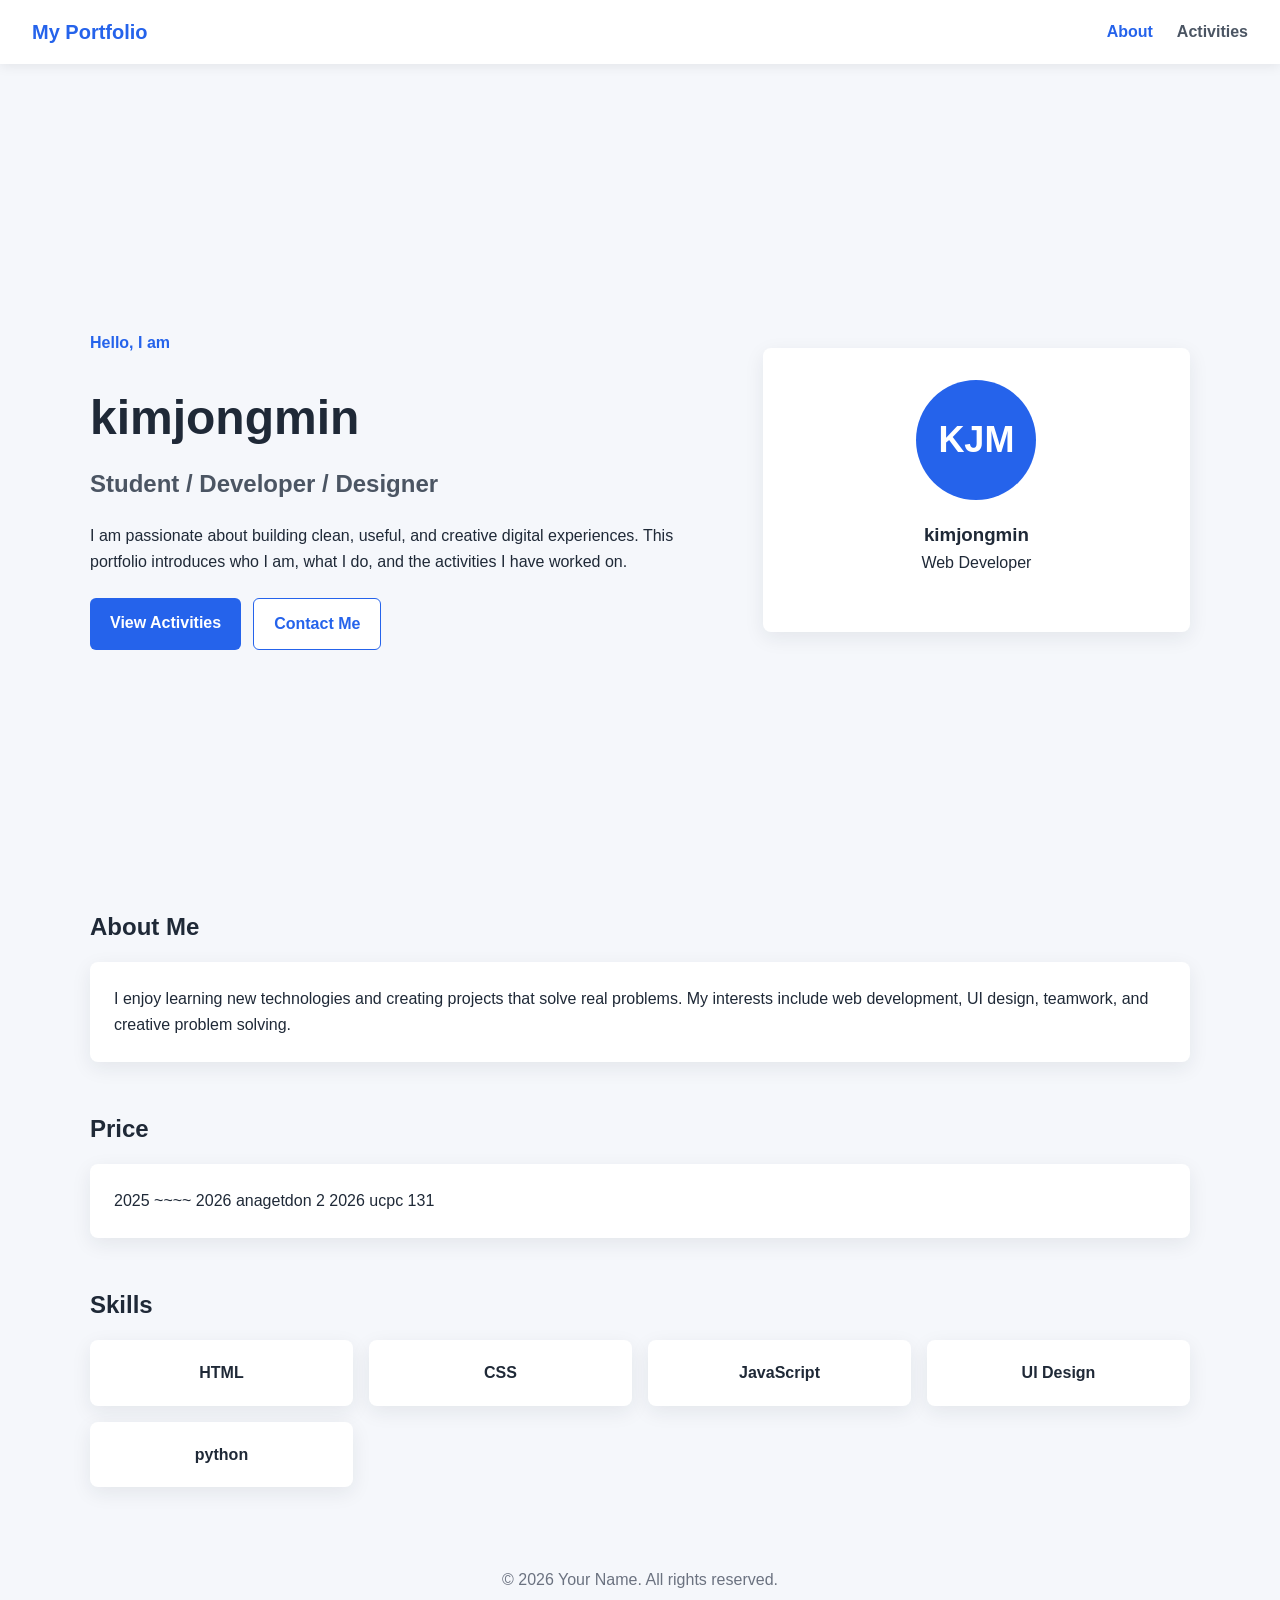
==== index.html @ ad9c839b "Update index.html" ====
<!DOCTYPE html>
<html lang="en">
<head>
  <meta charset="UTF-8" />
  <meta name="viewport" content="width=device-width, initial-scale=1.0" />
  <title>My Portfolio</title>
  <link rel="stylesheet" href="style.css" />
</head>
<body>
  <header class="app-bar">
    <div class="logo">My Portfolio</div>

    <nav id="nav-menu">
      <a href="index.html" class="active">About</a>
      <a href="activities.html">Activities</a>
    </nav>

    <button class="menu-btn" type="button" aria-label="Open navigation menu" onclick="toggleMenu()">☰</button>
  </header>

  <main class="container">
    <section class="hero">
      <div class="hero-text">
        <p class="eyebrow">Hello, I am</p>
        <h1>kimjongmin</h1>
        <h2>Student / Developer / Designer</h2>
        <p>
          I am passionate about building clean, useful, and creative digital experiences.
          This portfolio introduces who I am, what I do, and the activities I have worked on.
        </p>

        <div class="hero-actions">
          <a href="activities.html" class="btn primary">View Activities</a>
          <a href="mailto:your.email@example.com" class="btn secondary">Contact Me</a>
        </div>
      </div>

      <div class="profile-card">
        <div class="avatar">KJM</div>
        <h3>kimjongmin</h3>
        <p>Web Developer</p>
      </div>
    </section>

    <section class="section">
      <h2>About Me</h2>
      <div class="card">
        <p>
          I enjoy learning new technologies and creating projects that solve real problems.
          My interests include web development, UI design, teamwork, and creative problem solving.
        </p>
      </div>
    </section>
    <section class="section">
      <h2>Price</h2>
      <div class="card">
        <p>
          2025 ~~~~                                        
          2026 anagetdon 2                         
          2026 ucpc 131                              
        </p>
      </div>
    </section>

    
    <section class="section">
      <h2>Skills</h2>
      <div class="skill-grid">
        <div class="skill-card">HTML</div>
        <div class="skill-card">CSS</div>
        <div class="skill-card">JavaScript</div>
        <div class="skill-card">UI Design</div>
        <div class="skill-card">python</div>
      </div>
    </section>
  </main>

  <footer>
    <p>© 2026 Your Name. All rights reserved.</p>
  </footer>

  <script src="script.js"></script>
</body>
</html>
---- style.css ----
* {
  box-sizing: border-box;
  margin: 0;
  padding: 0;
}

body {
  font-family: Arial, sans-serif;
  background: #f5f7fb;
  color: #1f2937;
  line-height: 1.6;
}

.app-bar {
  position: sticky;
  top: 0;
  z-index: 10;
  height: 64px;
  padding: 0 32px;
  background: #ffffff;
  box-shadow: 0 2px 12px rgba(0, 0, 0, 0.08);
  display: flex;
  align-items: center;
  justify-content: space-between;
}

.logo {
  font-size: 20px;
  font-weight: 700;
  color: #2563eb;
}

nav {
  display: flex;
  gap: 24px;
}

nav a {
  text-decoration: none;
  color: #4b5563;
  font-weight: 600;
  transition: color 0.2s ease;
}

nav a:hover,
nav a.active {
  color: #2563eb;
}

.menu-btn {
  display: none;
  border: none;
  background: transparent;
  font-size: 28px;
  cursor: pointer;
}

.container {
  width: min(1100px, 92%);
  margin: 0 auto;
  padding: 56px 0;
}

.hero {
  display: grid;
  grid-template-columns: 1.5fr 1fr;
  gap: 32px;
  align-items: center;
  min-height: calc(100vh - 160px);
}

.eyebrow {
  color: #2563eb;
  font-weight: 700;
  margin-bottom: 8px;
}

.hero h1 {
  font-size: 48px;
  margin-bottom: 8px;
}

.hero h2 {
  color: #4b5563;
  margin-bottom: 20px;
}

.hero p {
  max-width: 620px;
  margin-bottom: 24px;
}

.hero-actions {
  display: flex;
  gap: 12px;
  flex-wrap: wrap;
}

.btn {
  display: inline-block;
  padding: 12px 20px;
  border-radius: 6px;
  text-decoration: none;
  font-weight: 700;
}

.btn.primary {
  background: #2563eb;
  color: #ffffff;
}

.btn.secondary {
  background: #ffffff;
  color: #2563eb;
  border: 1px solid #2563eb;
}

.profile-card,
.card,
.activity-card,
.skill-card {
  background: #ffffff;
  border-radius: 8px;
  box-shadow: 0 6px 20px rgba(31, 41, 55, 0.08);
}

.profile-card {
  padding: 32px;
  text-align: center;
}

.avatar {
  width: 120px;
  height: 120px;
  margin: 0 auto 20px;
  border-radius: 50%;
  background: #2563eb;
  color: #ffffff;
  display: grid;
  place-items: center;
  font-size: 36px;
  font-weight: 700;
}

.section {
  margin-top: 48px;
}

.section h2,
.page-title h1 {
  margin-bottom: 16px;
}

.card {
  padding: 24px;
}

.skill-grid {
  display: grid;
  grid-template-columns: repeat(4, 1fr);
  gap: 16px;
}

.skill-card {
  padding: 20px;
  text-align: center;
  font-weight: 700;
}

.page-title {
  margin-bottom: 32px;
}

.page-title h1 {
  font-size: 40px;
}

.activity-list {
  display: grid;
  gap: 20px;
}

.activity-card {
  padding: 24px;
  border-left: 5px solid #2563eb;
}

.activity-date {
  color: #2563eb;
  font-weight: 700;
  margin-bottom: 8px;
}

.activity-card h2 {
  margin-bottom: 8px;
}

.tag {
  display: inline-block;
  margin-top: 16px;
  padding: 6px 12px;
  border-radius: 999px;
  background: #dbeafe;
  color: #1d4ed8;
  font-size: 14px;
  font-weight: 700;
}

footer {
  text-align: center;
  padding: 24px;
  color: #6b7280;
}

@media (max-width: 768px) {
  .app-bar {
    padding: 0 20px;
  }

  nav {
    display: none;
    position: absolute;
    top: 64px;
    right: 20px;
    left: 20px;
    background: #ffffff;
    padding: 20px;
    border-radius: 8px;
    box-shadow: 0 8px 24px rgba(0, 0, 0, 0.12);
    flex-direction: column;
  }

  nav.show {
    display: flex;
  }

  .menu-btn {
    display: block;
  }

  .hero {
    grid-template-columns: 1fr;
    min-height: auto;
  }

  .hero h1 {
    font-size: 36px;
  }

  .skill-grid {
    grid-template-columns: repeat(2, 1fr);
  }
}

@media (max-width: 480px) {
  .skill-grid {
    grid-template-columns: 1fr;
  }

  .page-title h1 {
    font-size: 32px;
  }
}
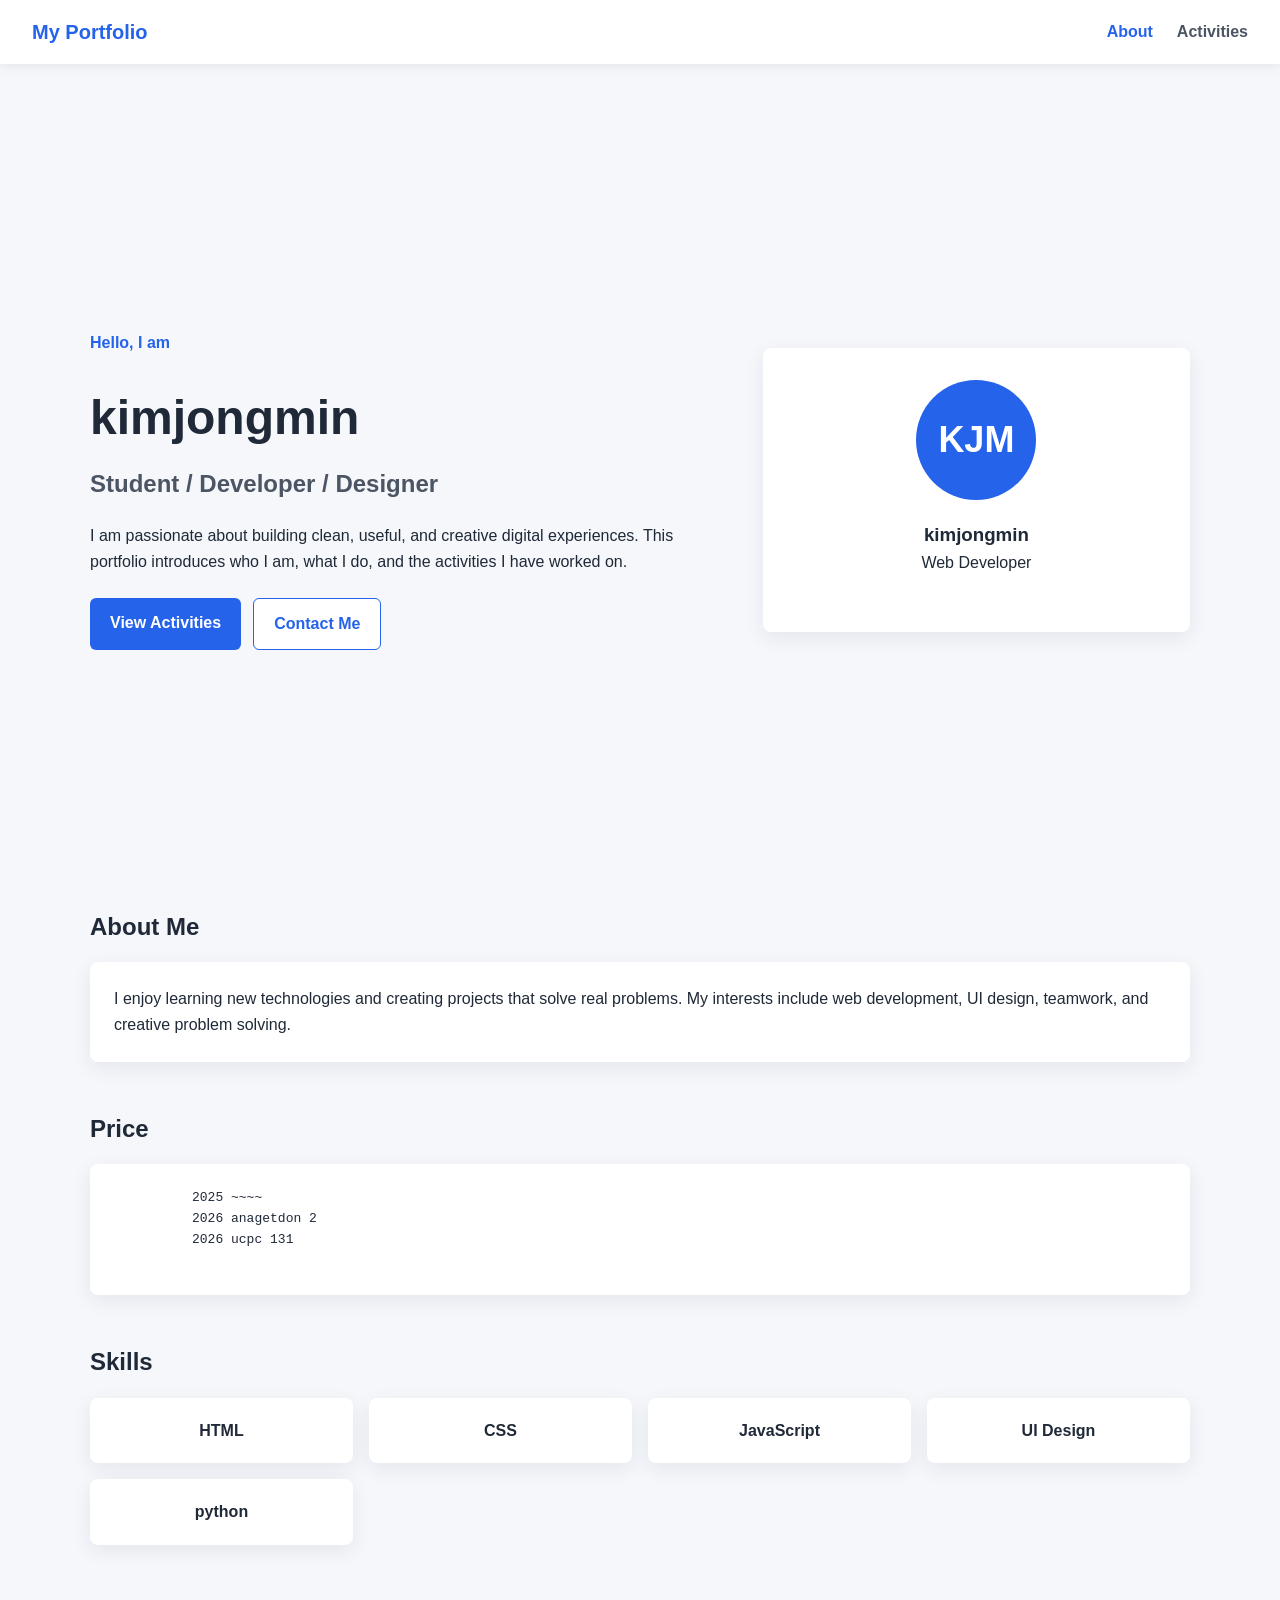
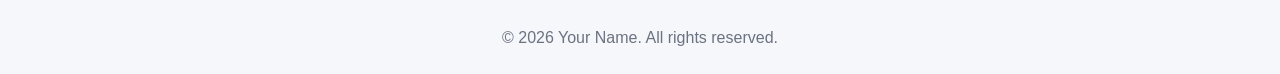
==== commit bfb62b3b: "Update index.html" ====
--- a/index.html
+++ b/index.html
@@ -54,11 +54,11 @@
     <section class="section">
       <h2>Price</h2>
       <div class="card">
-        <p>
+        <pre>
           2025 ~~~~                                        
           2026 anagetdon 2                         
           2026 ucpc 131                              
-        </p>
+        </pre>
       </div>
     </section>
 
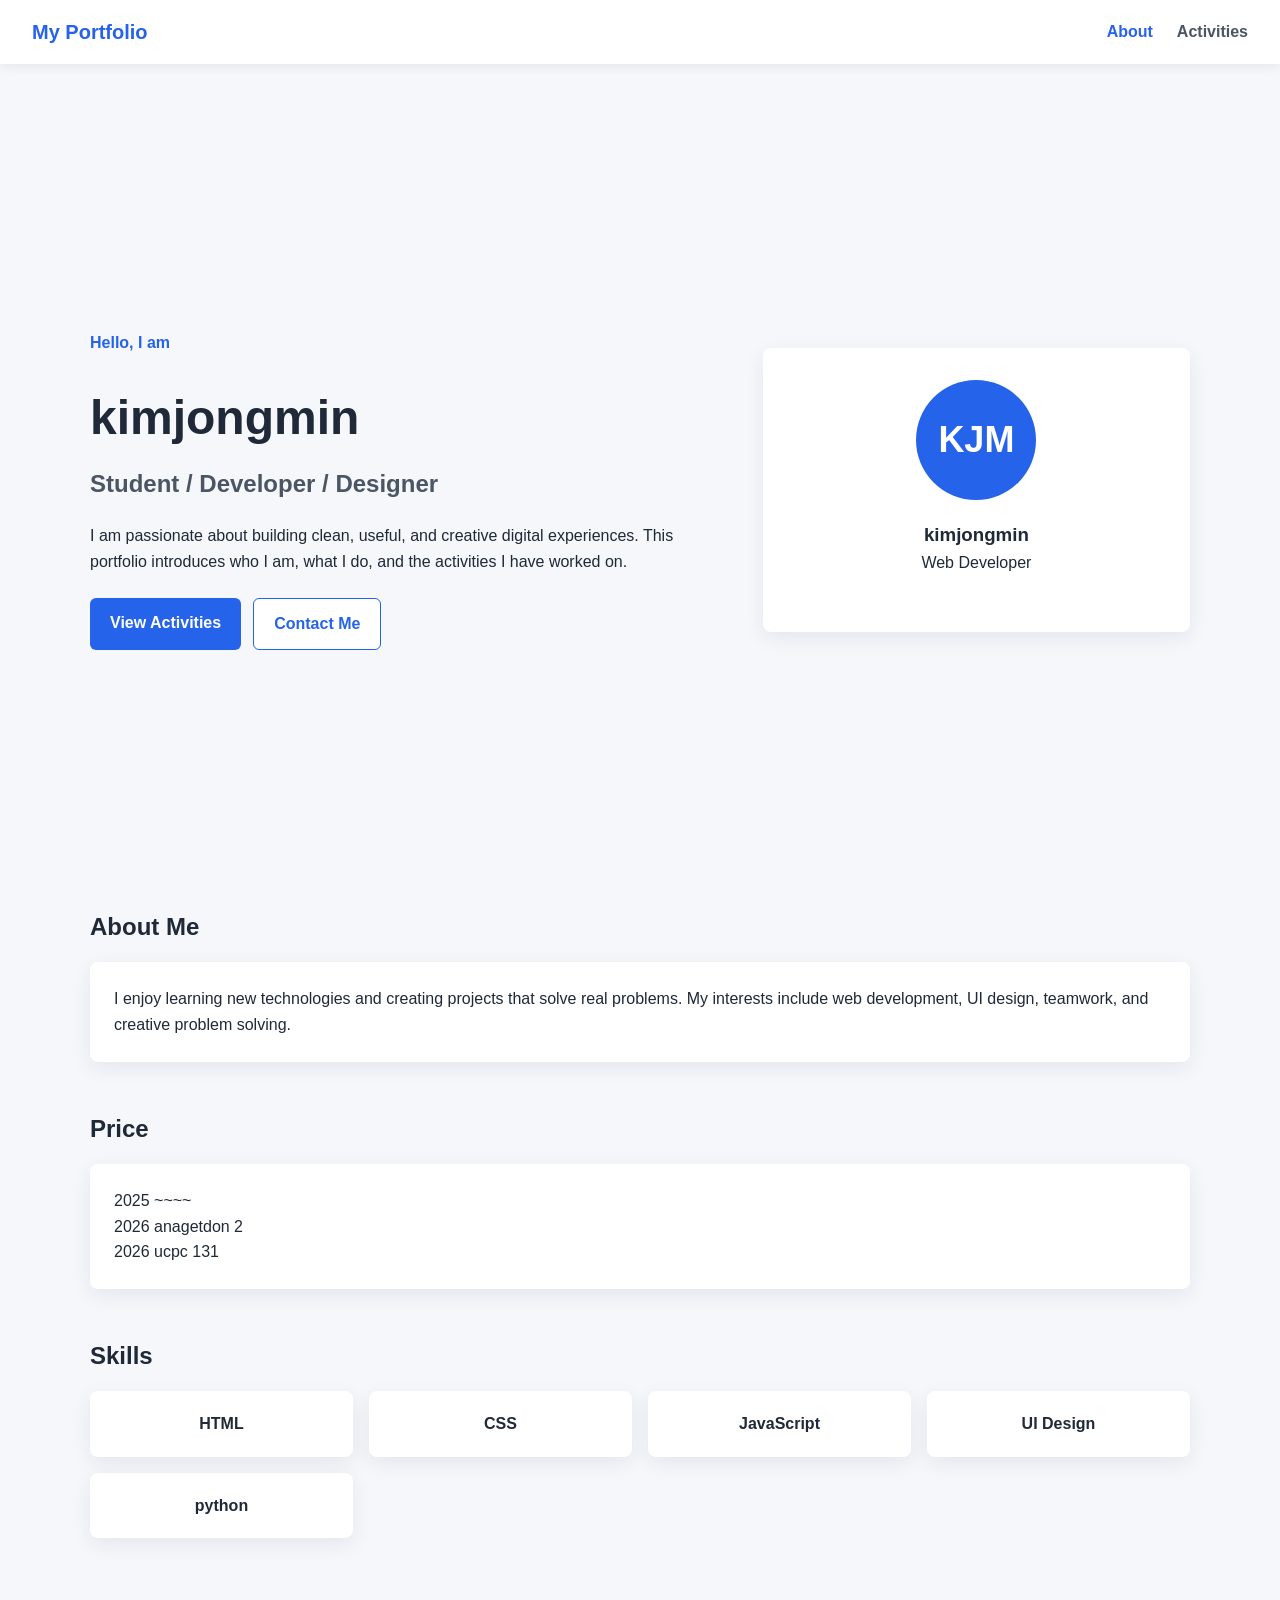
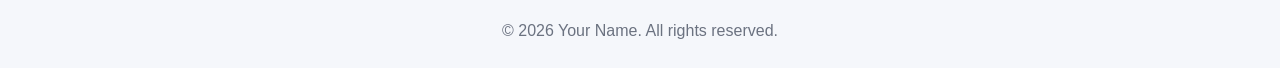
==== commit 89c8f0a2: "Update index.html" ====
--- a/index.html
+++ b/index.html
@@ -54,11 +54,11 @@
     <section class="section">
       <h2>Price</h2>
       <div class="card">
-        <pre>
-          2025 ~~~~                                        
-          2026 anagetdon 2                         
+        <p>
+          2025 ~~~~ <br>                                       
+          2026 anagetdon 2 <br>                        
           2026 ucpc 131                              
-        </pre>
+        </p>
       </div>
     </section>
 
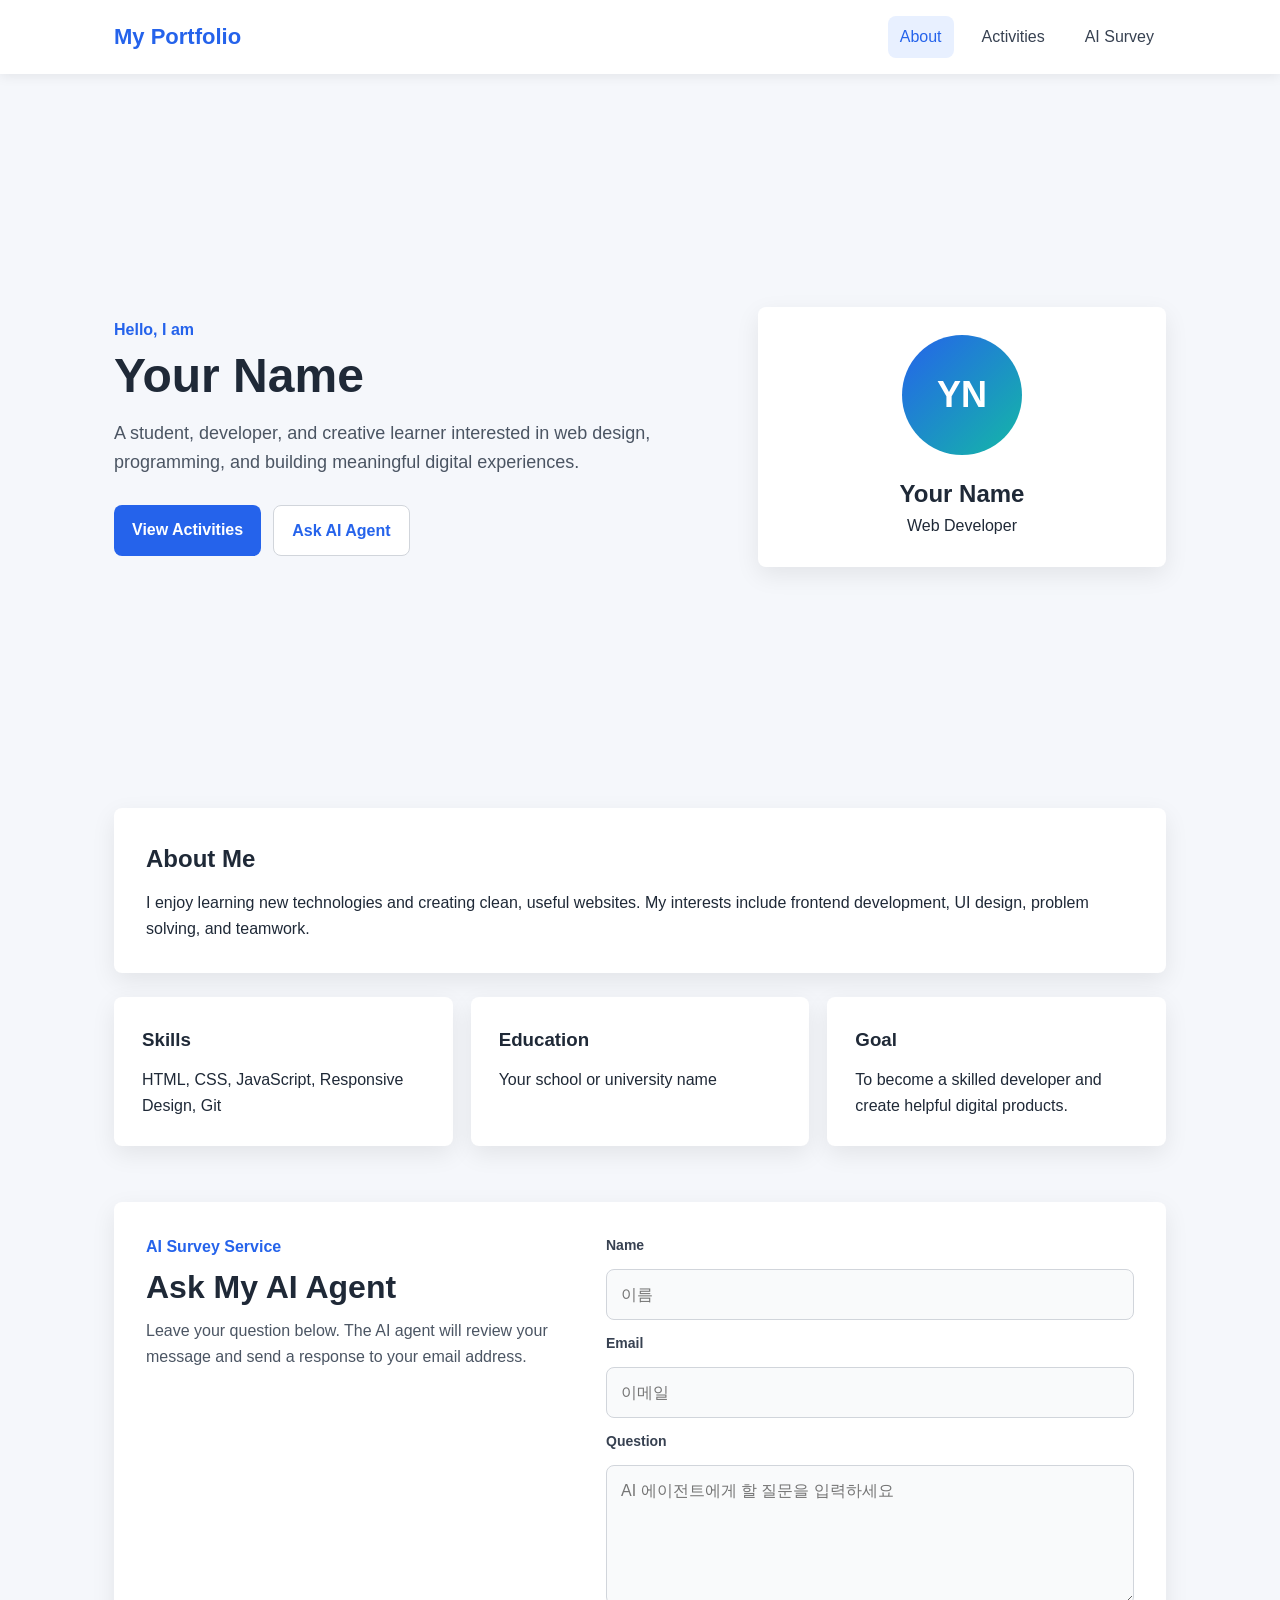
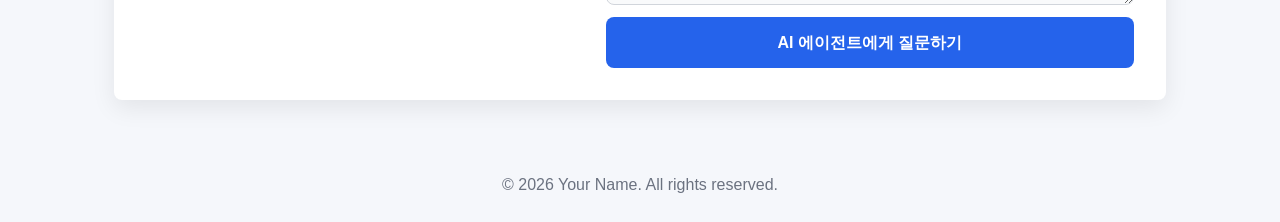
==== commit e78134ed: "Add files via upload" ====
--- a/index.html
+++ b/index.html
@@ -8,75 +8,96 @@
 </head>
 <body>
   <header class="app-bar">
-    <div class="logo">My Portfolio</div>
+    <nav class="nav">
+      <a href="index.html" class="logo">My Portfolio</a>
 
-    <nav id="nav-menu">
-      <a href="index.html" class="active">About</a>
-      <a href="activities.html">Activities</a>
+      <button class="menu-btn" id="menuBtn" aria-label="Open menu">&#9776;</button>
+
+      <div class="nav-links" id="navLinks">
+        <a href="index.html" class="active">About</a>
+        <a href="activities.html">Activities</a>
+        <a href="#ai-survey">AI Survey</a>
+      </div>
     </nav>
-
-    <button class="menu-btn" type="button" aria-label="Open navigation menu" onclick="toggleMenu()">☰</button>
   </header>
 
-  <main class="container">
+  <main>
     <section class="hero">
-      <div class="hero-text">
+      <div class="hero-content">
         <p class="eyebrow">Hello, I am</p>
-        <h1>kimjongmin</h1>
-        <h2>Student / Developer / Designer</h2>
-        <p>
-          I am passionate about building clean, useful, and creative digital experiences.
-          This portfolio introduces who I am, what I do, and the activities I have worked on.
+        <h1>Your Name</h1>
+        <p class="subtitle">
+          A student, developer, and creative learner interested in web design,
+          programming, and building meaningful digital experiences.
         </p>
 
         <div class="hero-actions">
           <a href="activities.html" class="btn primary">View Activities</a>
-          <a href="mailto:your.email@example.com" class="btn secondary">Contact Me</a>
+          <a href="#ai-survey" class="btn secondary">Ask AI Agent</a>
         </div>
       </div>
 
       <div class="profile-card">
-        <div class="avatar">KJM</div>
-        <h3>kimjongmin</h3>
+        <div class="avatar">YN</div>
+        <h2>Your Name</h2>
         <p>Web Developer</p>
       </div>
     </section>
 
     <section class="section">
       <h2>About Me</h2>
-      <div class="card">
-        <p>
-          I enjoy learning new technologies and creating projects that solve real problems.
-          My interests include web development, UI design, teamwork, and creative problem solving.
-        </p>
+      <p>
+        I enjoy learning new technologies and creating clean, useful websites.
+        My interests include frontend development, UI design, problem solving,
+        and teamwork.
+      </p>
+    </section>
+
+    <section class="grid-section">
+      <div class="info-card">
+        <h3>Skills</h3>
+        <p>HTML, CSS, JavaScript, Responsive Design, Git</p>
       </div>
-    </section>
-    <section class="section">
-      <h2>Price</h2>
-      <div class="card">
-        <p>
-          2025 ~~~~ <br>                                       
-          2026 anagetdon 2 <br>                        
-          2026 ucpc 131                              
-        </p>
+
+      <div class="info-card">
+        <h3>Education</h3>
+        <p>Your school or university name</p>
+      </div>
+
+      <div class="info-card">
+        <h3>Goal</h3>
+        <p>To become a skilled developer and create helpful digital products.</p>
       </div>
     </section>
 
-    
-    <section class="section">
-      <h2>Skills</h2>
-      <div class="skill-grid">
-        <div class="skill-card">HTML</div>
-        <div class="skill-card">CSS</div>
-        <div class="skill-card">JavaScript</div>
-        <div class="skill-card">UI Design</div>
-        <div class="skill-card">python</div>
+    <section class="ai-service-section" id="ai-survey">
+      <div class="ai-service-copy">
+        <p class="eyebrow">AI Survey Service</p>
+        <h2>Ask My AI Agent</h2>
+        <p>
+          Leave your question below. The AI agent will review your message and
+          send a response to your email address.
+        </p>
       </div>
+
+      <form class="contact-form" id="contactForm">
+        <label for="visitorName">Name</label>
+        <input type="text" id="visitorName" placeholder="&#51060;&#47492;" required>
+
+        <label for="visitorEmail">Email</label>
+        <input type="email" id="visitorEmail" placeholder="&#51060;&#47700;&#51068;" required>
+
+        <label for="visitorMessage">Question</label>
+        <textarea id="visitorMessage" placeholder="AI &#50640;&#51060;&#51204;&#53944;&#50640;&#44172; &#54624; &#51656;&#47928;&#51012; &#51077;&#47141;&#54616;&#49464;&#50836;" required></textarea>
+
+        <button type="submit">AI &#50640;&#51060;&#51204;&#53944;&#50640;&#44172; &#51656;&#47928;&#54616;&#44592;</button>
+        <div id="responseMessage" class="response-message" aria-live="polite"></div>
+      </form>
     </section>
   </main>
 
   <footer>
-    <p>© 2026 Your Name. All rights reserved.</p>
+    <p>&copy; 2026 Your Name. All rights reserved.</p>
   </footer>
 
   <script src="script.js"></script>
--- a/style.css
+++ b/style.css
@@ -5,60 +5,70 @@
 }
 
 body {
-  font-family: Arial, sans-serif;
+  font-family: Arial, Helvetica, sans-serif;
   background: #f5f7fb;
   color: #1f2937;
   line-height: 1.6;
 }
 
 .app-bar {
+  background: #ffffff;
+  box-shadow: 0 2px 12px rgba(0, 0, 0, 0.08);
   position: sticky;
   top: 0;
   z-index: 10;
-  height: 64px;
-  padding: 0 32px;
-  background: #ffffff;
-  box-shadow: 0 2px 12px rgba(0, 0, 0, 0.08);
+}
+
+.nav {
+  max-width: 1100px;
+  margin: 0 auto;
+  padding: 16px 24px;
   display: flex;
+  justify-content: space-between;
   align-items: center;
-  justify-content: space-between;
 }
 
 .logo {
-  font-size: 20px;
-  font-weight: 700;
-  color: #2563eb;
-}
-
-nav {
+  font-size: 22px;
+  font-weight: 700;
+  color: #2563eb;
+  text-decoration: none;
+}
+
+.nav-links {
   display: flex;
-  gap: 24px;
-}
-
-nav a {
+  gap: 16px;
+}
+
+.nav-links a {
+  color: #374151;
   text-decoration: none;
-  color: #4b5563;
-  font-weight: 600;
-  transition: color 0.2s ease;
-}
-
-nav a:hover,
-nav a.active {
+  padding: 8px 12px;
+  border-radius: 8px;
+  transition: 0.2s;
+}
+
+.nav-links a:hover,
+.nav-links a.active {
+  background: #e8f0ff;
   color: #2563eb;
 }
 
 .menu-btn {
   display: none;
   border: none;
-  background: transparent;
-  font-size: 28px;
+  background: #2563eb;
+  color: #ffffff;
+  font-size: 22px;
+  padding: 6px 12px;
+  border-radius: 8px;
   cursor: pointer;
 }
 
-.container {
-  width: min(1100px, 92%);
+main {
+  max-width: 1100px;
   margin: 0 auto;
-  padding: 56px 0;
+  padding: 48px 24px;
 }
 
 .hero {
@@ -66,7 +76,7 @@
   grid-template-columns: 1.5fr 1fr;
   gap: 32px;
   align-items: center;
-  min-height: calc(100vh - 160px);
+  min-height: 70vh;
 }
 
 .eyebrow {
@@ -75,22 +85,20 @@
   margin-bottom: 8px;
 }
 
-.hero h1 {
+h1 {
   font-size: 48px;
-  margin-bottom: 8px;
-}
-
-.hero h2 {
+  line-height: 1.1;
+  margin-bottom: 16px;
+}
+
+.subtitle {
+  font-size: 18px;
   color: #4b5563;
-  margin-bottom: 20px;
-}
-
-.hero p {
   max-width: 620px;
-  margin-bottom: 24px;
 }
 
 .hero-actions {
+  margin-top: 28px;
   display: flex;
   gap: 12px;
   flex-wrap: wrap;
@@ -98,10 +106,11 @@
 
 .btn {
   display: inline-block;
-  padding: 12px 20px;
-  border-radius: 6px;
+  padding: 12px 18px;
+  border-radius: 8px;
   text-decoration: none;
   font-weight: 700;
+  transition: 0.2s;
 }
 
 .btn.primary {
@@ -109,23 +118,32 @@
   color: #ffffff;
 }
 
+.btn.primary:hover {
+  background: #1d4ed8;
+}
+
 .btn.secondary {
   background: #ffffff;
   color: #2563eb;
-  border: 1px solid #2563eb;
+  border: 1px solid #d1d5db;
 }
 
 .profile-card,
-.card,
+.info-card,
 .activity-card,
-.skill-card {
-  background: #ffffff;
-  border-radius: 8px;
-  box-shadow: 0 6px 20px rgba(31, 41, 55, 0.08);
+.section {
+  background: #ffffff;
+  border-radius: 8px;
+  box-shadow: 0 8px 24px rgba(0, 0, 0, 0.08);
+}
+
+.profile-card,
+.info-card,
+.activity-card {
+  padding: 28px;
 }
 
 .profile-card {
-  padding: 32px;
   text-align: center;
 }
 
@@ -134,45 +152,120 @@
   height: 120px;
   margin: 0 auto 20px;
   border-radius: 50%;
+  background: linear-gradient(135deg, #2563eb, #14b8a6);
+  color: #ffffff;
+  display: grid;
+  place-items: center;
+  font-size: 36px;
+  font-weight: 700;
+}
+
+.section {
+  margin-top: 56px;
+  padding: 32px;
+}
+
+.section h2,
+.grid-section h3 {
+  margin-bottom: 12px;
+}
+
+.grid-section {
+  margin-top: 24px;
+  display: grid;
+  grid-template-columns: repeat(3, 1fr);
+  gap: 18px;
+}
+
+.ai-service-section {
+  margin-top: 56px;
+  display: grid;
+  grid-template-columns: 0.9fr 1.1fr;
+  gap: 28px;
+  align-items: start;
+  background: #ffffff;
+  border-radius: 8px;
+  padding: 32px;
+  box-shadow: 0 8px 24px rgba(0, 0, 0, 0.08);
+}
+
+.ai-service-copy h2 {
+  font-size: 32px;
+  line-height: 1.2;
+  margin-bottom: 12px;
+}
+
+.ai-service-copy p:last-child {
+  color: #4b5563;
+}
+
+.contact-form {
+  display: grid;
+  gap: 12px;
+}
+
+.contact-form label {
+  font-size: 14px;
+  font-weight: 700;
+  color: #374151;
+}
+
+.contact-form input,
+.contact-form textarea {
+  width: 100%;
+  border: 1px solid #d1d5db;
+  border-radius: 8px;
+  padding: 12px 14px;
+  font: inherit;
+  color: #1f2937;
+  background: #f9fafb;
+  transition: border-color 0.2s, box-shadow 0.2s, background 0.2s;
+}
+
+.contact-form textarea {
+  min-height: 140px;
+  resize: vertical;
+}
+
+.contact-form input:focus,
+.contact-form textarea:focus {
+  outline: none;
+  border-color: #2563eb;
+  background: #ffffff;
+  box-shadow: 0 0 0 4px rgba(37, 99, 235, 0.12);
+}
+
+.contact-form button {
+  border: none;
+  border-radius: 8px;
+  padding: 13px 18px;
   background: #2563eb;
   color: #ffffff;
-  display: grid;
-  place-items: center;
-  font-size: 36px;
-  font-weight: 700;
-}
-
-.section {
-  margin-top: 48px;
-}
-
-.section h2,
-.page-title h1 {
-  margin-bottom: 16px;
-}
-
-.card {
-  padding: 24px;
-}
-
-.skill-grid {
-  display: grid;
-  grid-template-columns: repeat(4, 1fr);
-  gap: 16px;
-}
-
-.skill-card {
-  padding: 20px;
+  font: inherit;
+  font-weight: 700;
+  cursor: pointer;
+  transition: background 0.2s, transform 0.2s;
+}
+
+.contact-form button:hover {
+  background: #1d4ed8;
+  transform: translateY(-1px);
+}
+
+.response-message {
+  display: none;
+  margin-top: 4px;
+  font-weight: 700;
+}
+
+.page-header {
   text-align: center;
-  font-weight: 700;
-}
-
-.page-title {
-  margin-bottom: 32px;
-}
-
-.page-title h1 {
-  font-size: 40px;
+  margin-bottom: 36px;
+}
+
+.page-header p {
+  color: #4b5563;
+  font-size: 18px;
 }
 
 .activity-list {
@@ -181,29 +274,31 @@
 }
 
 .activity-card {
-  padding: 24px;
-  border-left: 5px solid #2563eb;
-}
-
-.activity-date {
-  color: #2563eb;
-  font-weight: 700;
-  margin-bottom: 8px;
+  transition: 0.2s;
+}
+
+.activity-card:hover {
+  transform: translateY(-4px);
 }
 
 .activity-card h2 {
-  margin-bottom: 8px;
-}
-
-.tag {
+  margin: 12px 0 8px;
+}
+
+.chip {
   display: inline-block;
-  margin-top: 16px;
-  padding: 6px 12px;
+  background: #e8f0ff;
+  color: #2563eb;
+  padding: 6px 10px;
   border-radius: 999px;
-  background: #dbeafe;
-  color: #1d4ed8;
   font-size: 14px;
   font-weight: 700;
+}
+
+.date {
+  margin-top: 12px;
+  color: #6b7280;
+  font-size: 14px;
 }
 
 footer {
@@ -213,29 +308,25 @@
 }
 
 @media (max-width: 768px) {
-  .app-bar {
-    padding: 0 20px;
-  }
-
-  nav {
+  .menu-btn {
+    display: block;
+  }
+
+  .nav-links {
     display: none;
     position: absolute;
-    top: 64px;
-    right: 20px;
-    left: 20px;
+    top: 68px;
+    right: 24px;
+    left: 24px;
     background: #ffffff;
-    padding: 20px;
+    padding: 16px;
     border-radius: 8px;
     box-shadow: 0 8px 24px rgba(0, 0, 0, 0.12);
     flex-direction: column;
   }
 
-  nav.show {
+  .nav-links.show {
     display: flex;
-  }
-
-  .menu-btn {
-    display: block;
   }
 
   .hero {
@@ -243,21 +334,16 @@
     min-height: auto;
   }
 
-  .hero h1 {
+  h1 {
     font-size: 36px;
   }
 
-  .skill-grid {
-    grid-template-columns: repeat(2, 1fr);
-  }
-}
-
-@media (max-width: 480px) {
-  .skill-grid {
+  .grid-section {
     grid-template-columns: 1fr;
   }
 
-  .page-title h1 {
-    font-size: 32px;
-  }
-}
+  .ai-service-section {
+    grid-template-columns: 1fr;
+    padding: 24px;
+  }
+}
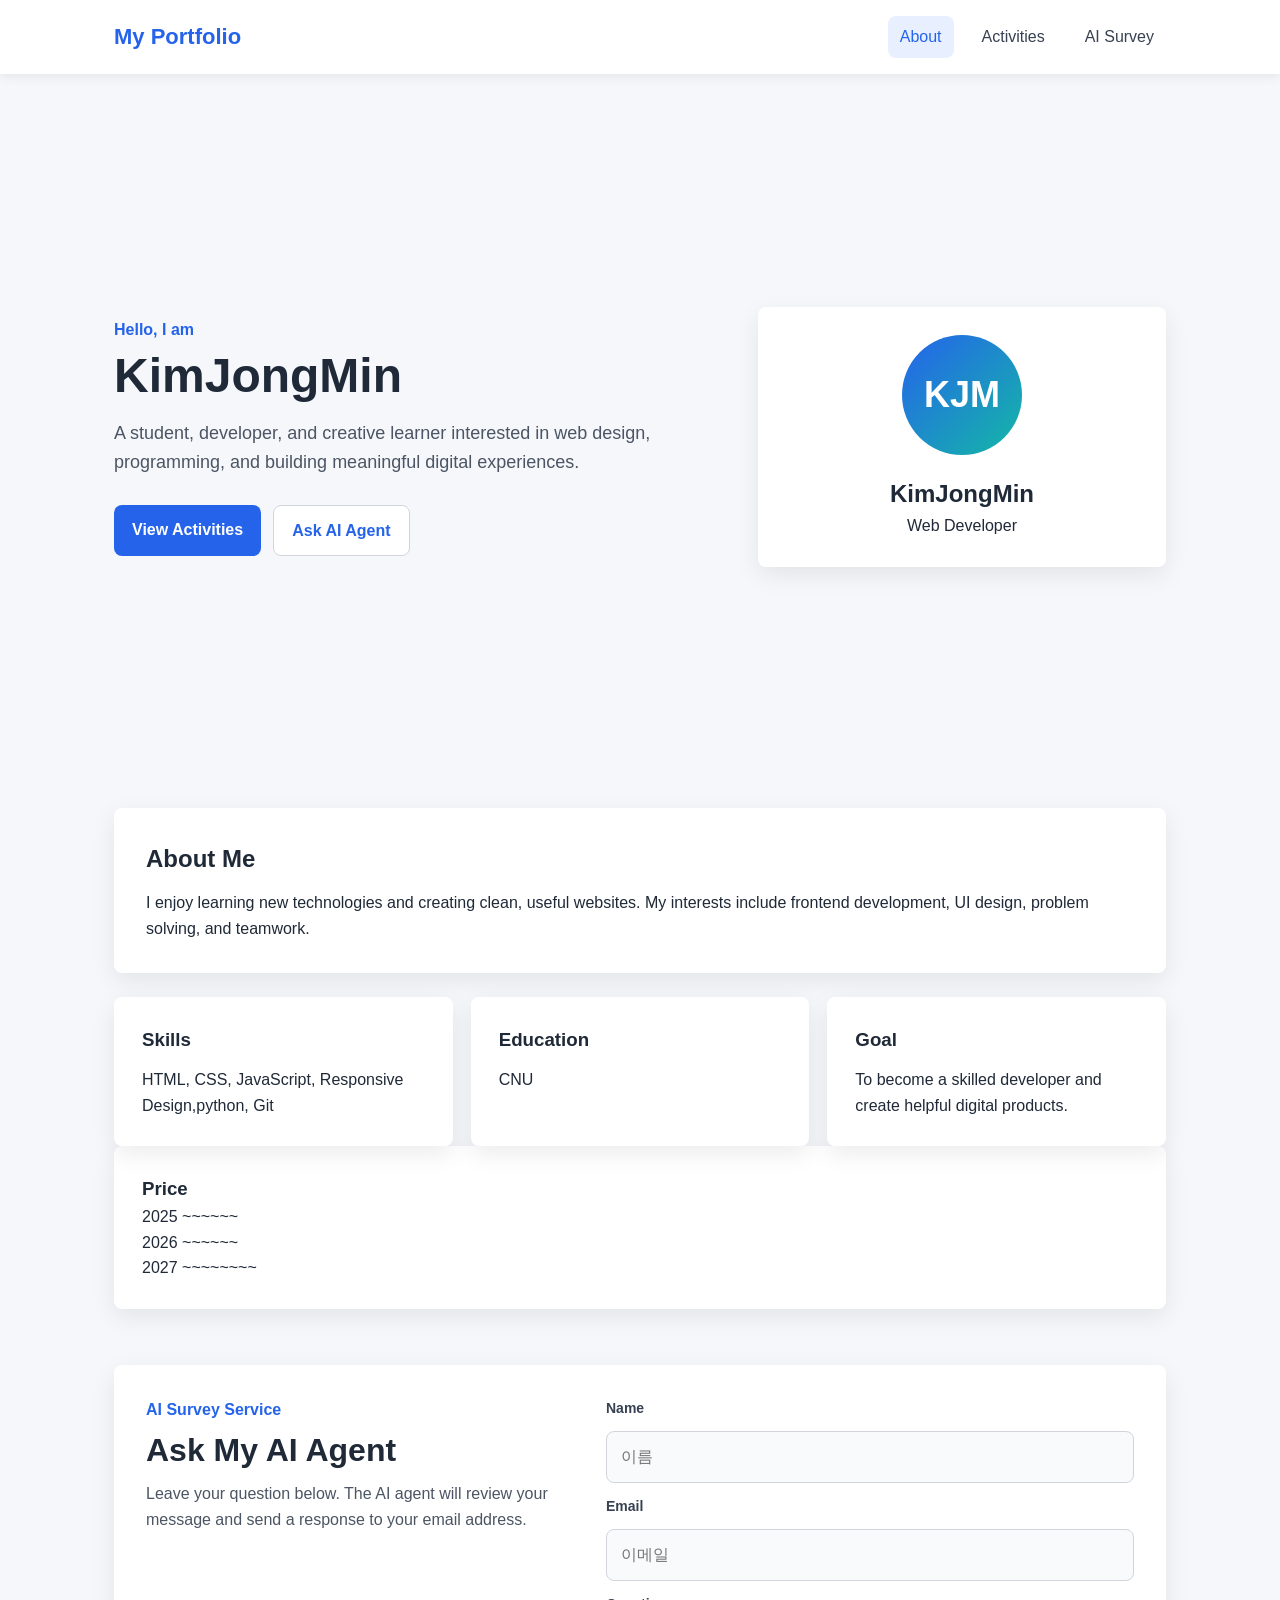
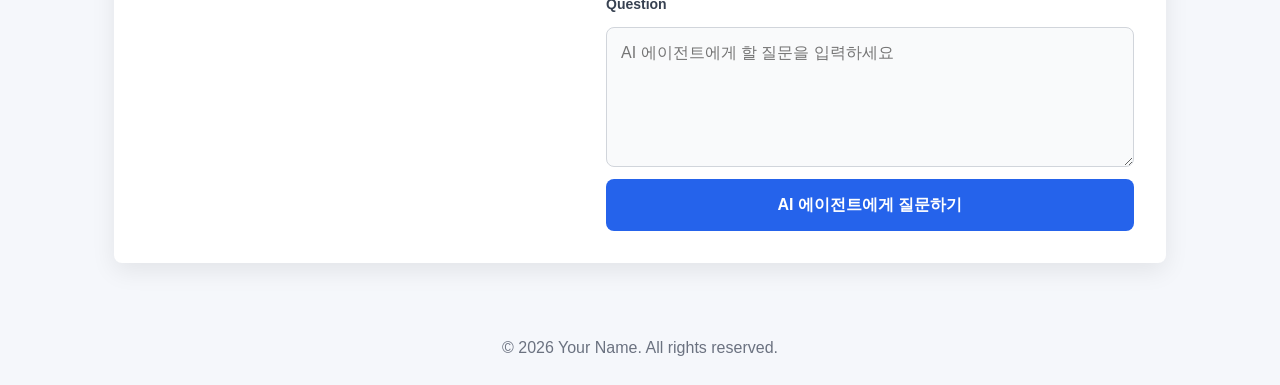
==== commit 8a4c12a9: "Update index.html" ====
--- a/index.html
+++ b/index.html
@@ -25,7 +25,7 @@
     <section class="hero">
       <div class="hero-content">
         <p class="eyebrow">Hello, I am</p>
-        <h1>Your Name</h1>
+        <h1>KimJongMin</h1>
         <p class="subtitle">
           A student, developer, and creative learner interested in web design,
           programming, and building meaningful digital experiences.
@@ -38,8 +38,8 @@
       </div>
 
       <div class="profile-card">
-        <div class="avatar">YN</div>
-        <h2>Your Name</h2>
+        <div class="avatar">KJM</div>
+        <h2>KimJongMin</h2>
         <p>Web Developer</p>
       </div>
     </section>
@@ -56,17 +56,23 @@
     <section class="grid-section">
       <div class="info-card">
         <h3>Skills</h3>
-        <p>HTML, CSS, JavaScript, Responsive Design, Git</p>
+        <p>HTML, CSS, JavaScript, Responsive Design,python, Git</p>
       </div>
 
       <div class="info-card">
         <h3>Education</h3>
-        <p>Your school or university name</p>
+        <p>CNU</p>
       </div>
 
       <div class="info-card">
         <h3>Goal</h3>
         <p>To become a skilled developer and create helpful digital products.</p>
+      </div>
+    </section>
+
+      <div class="info-card">
+        <h3>Price</h3>
+        <p>2025 ~~~~~~ <br>2026 ~~~~~~<br>2027 ~~~~~~~~</p>
       </div>
     </section>
 
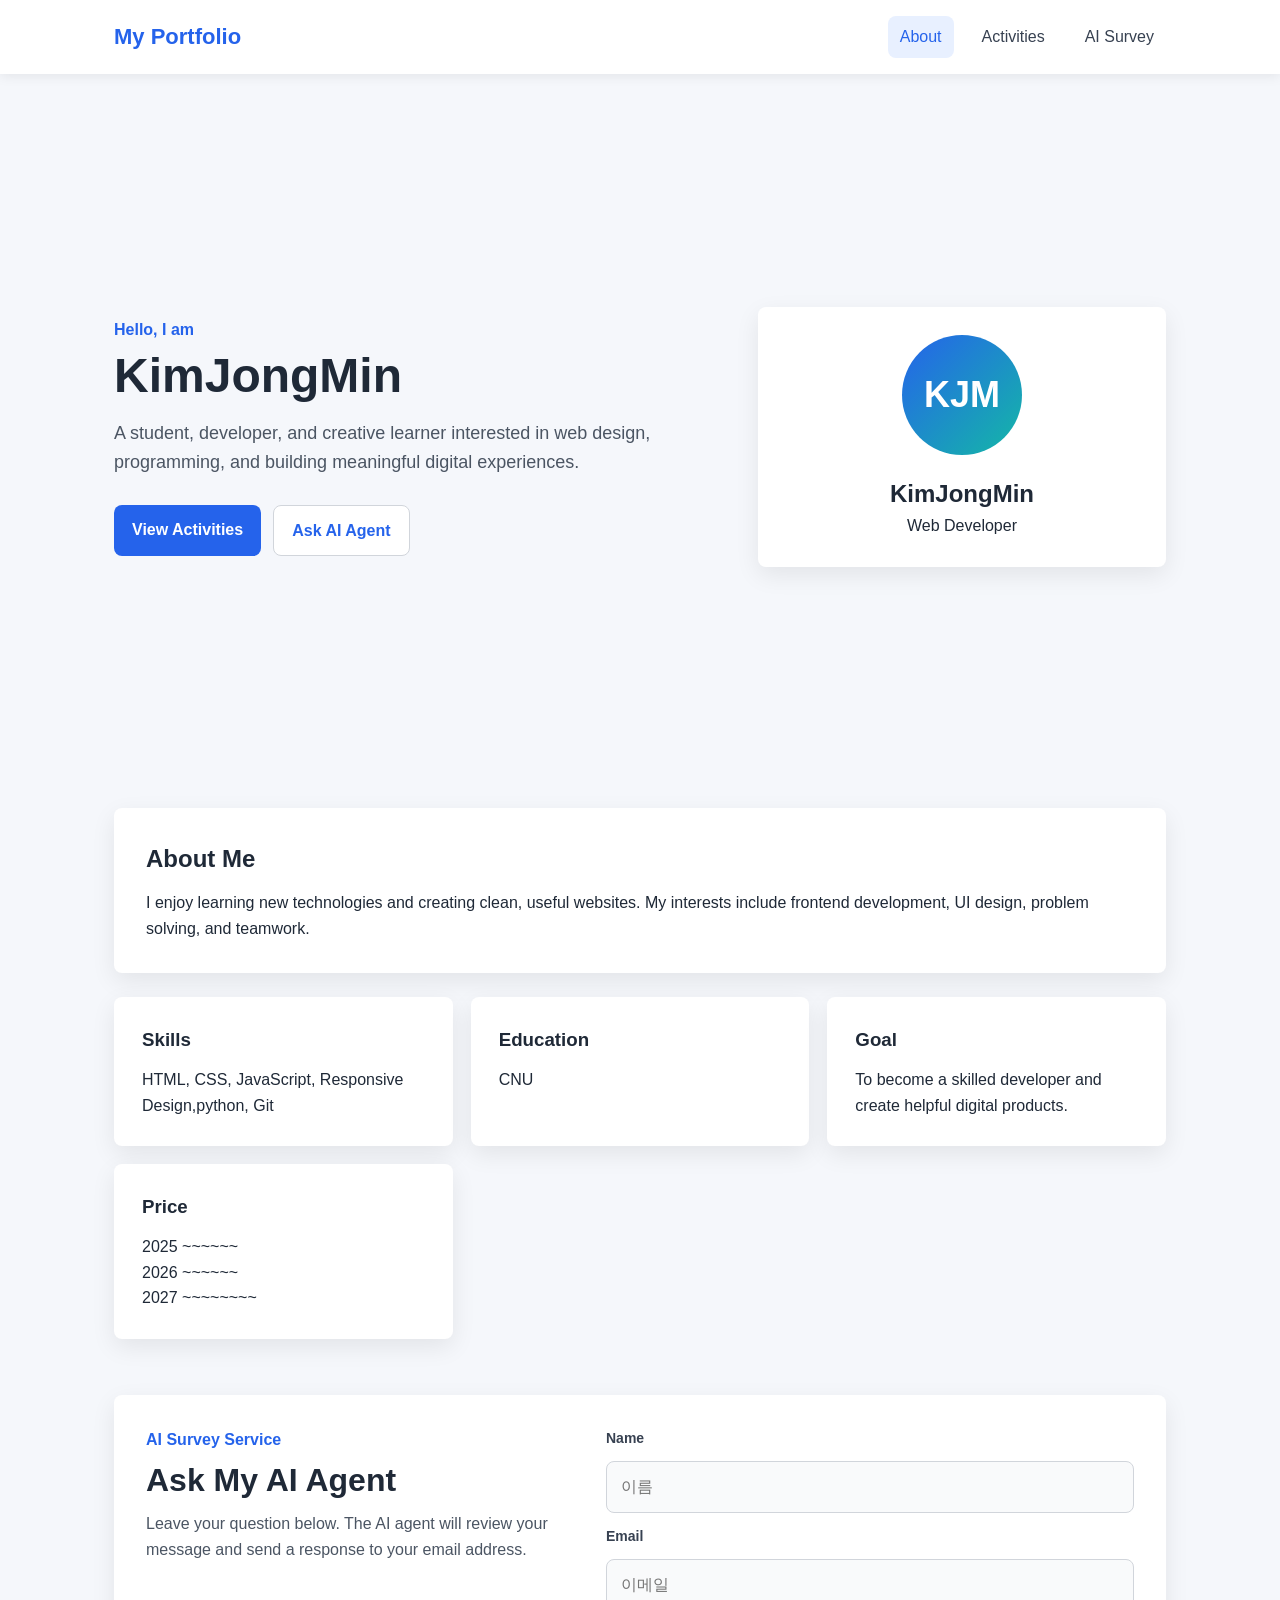
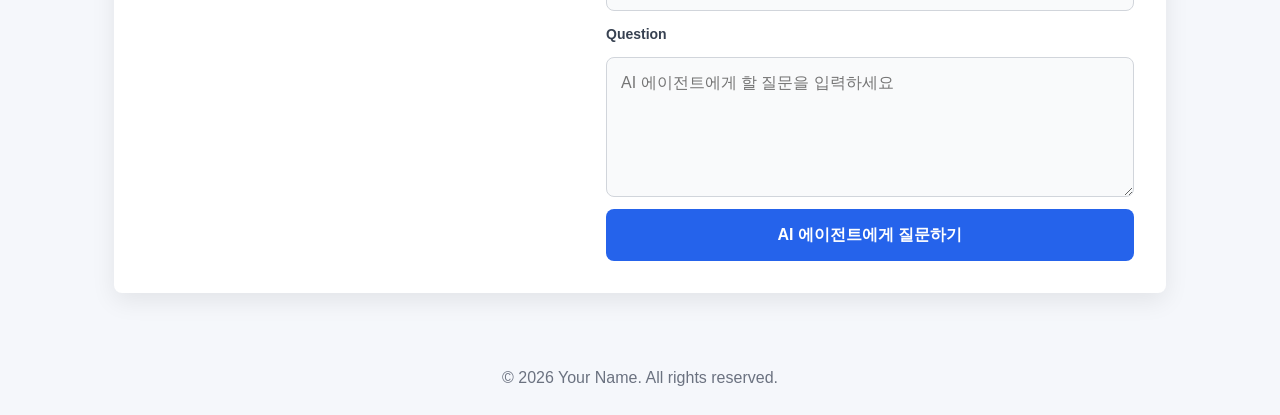
==== commit 230d4edc: "Update index.html" ====
--- a/index.html
+++ b/index.html
@@ -68,7 +68,6 @@
         <h3>Goal</h3>
         <p>To become a skilled developer and create helpful digital products.</p>
       </div>
-    </section>
 
       <div class="info-card">
         <h3>Price</h3>
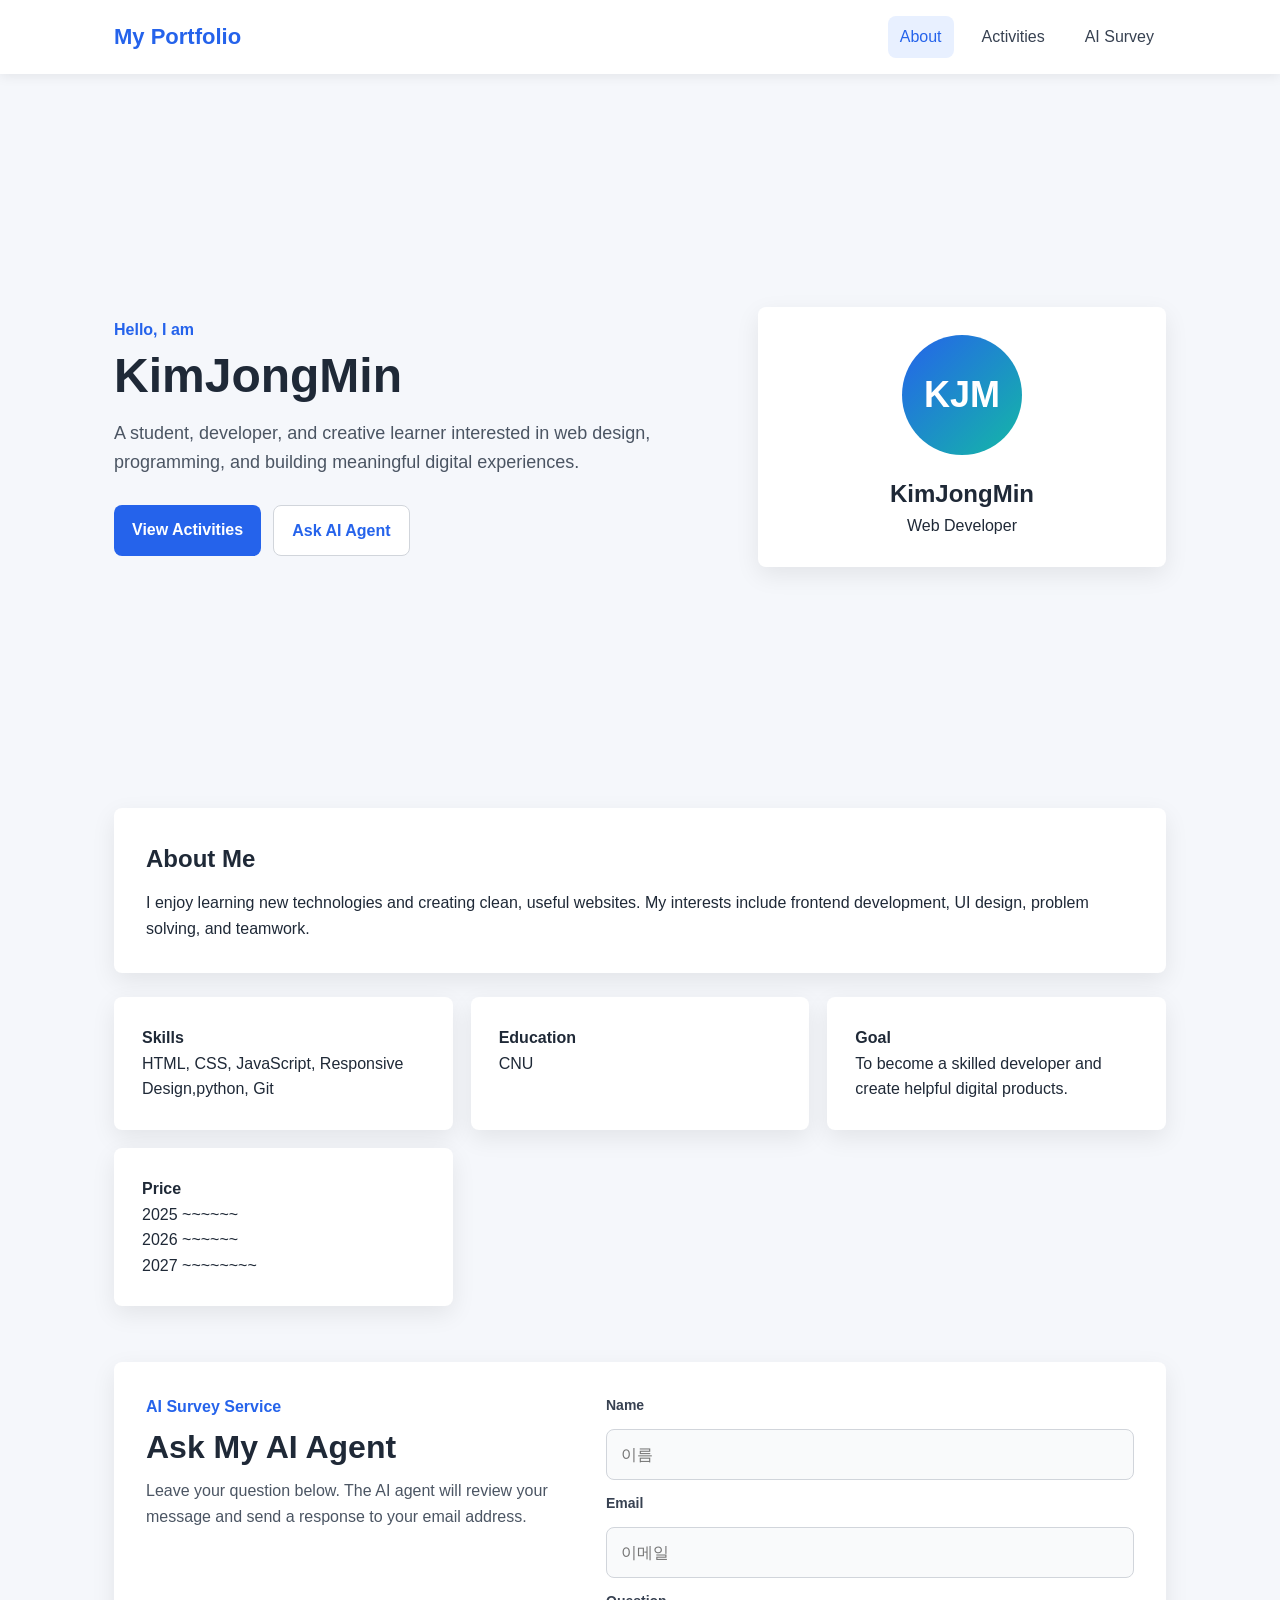
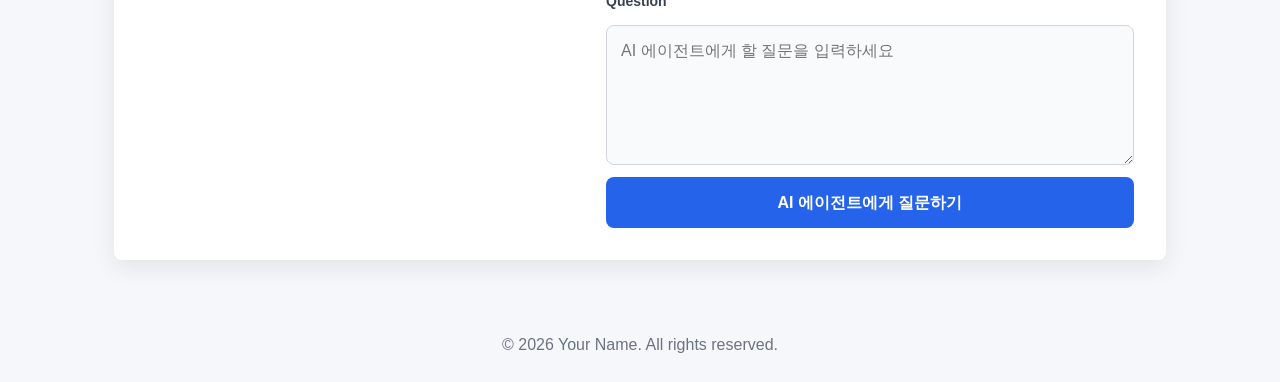
==== commit daa6f4e5: "Update index.html" ====
--- a/index.html
+++ b/index.html
@@ -55,22 +55,22 @@
 
     <section class="grid-section">
       <div class="info-card">
-        <h3>Skills</h3>
+        <h4>Skills</h4>
         <p>HTML, CSS, JavaScript, Responsive Design,python, Git</p>
       </div>
 
       <div class="info-card">
-        <h3>Education</h3>
+        <h4>Education</h4>
         <p>CNU</p>
       </div>
 
       <div class="info-card">
-        <h3>Goal</h3>
+        <h4>Goal</h4>
         <p>To become a skilled developer and create helpful digital products.</p>
       </div>
 
       <div class="info-card">
-        <h3>Price</h3>
+        <h4>Price</h4>
         <p>2025 ~~~~~~ <br>2026 ~~~~~~<br>2027 ~~~~~~~~</p>
       </div>
     </section>
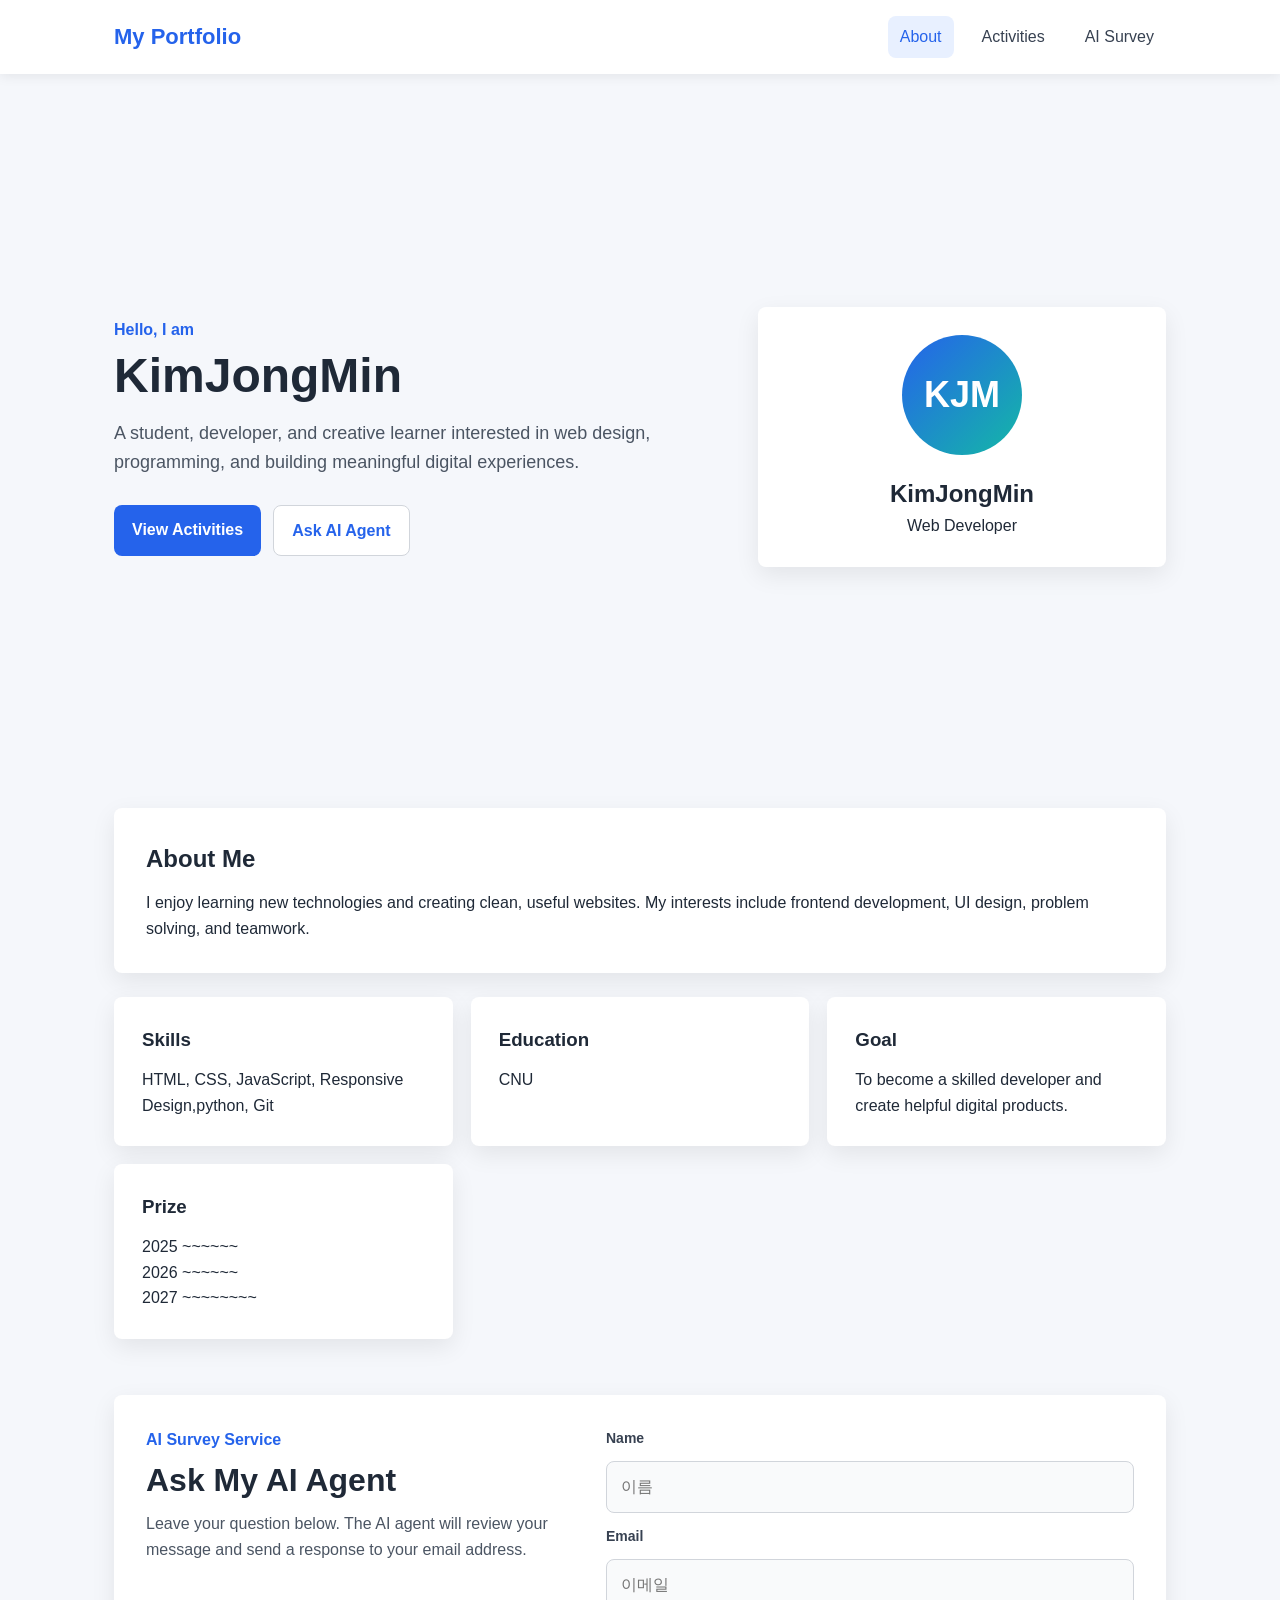
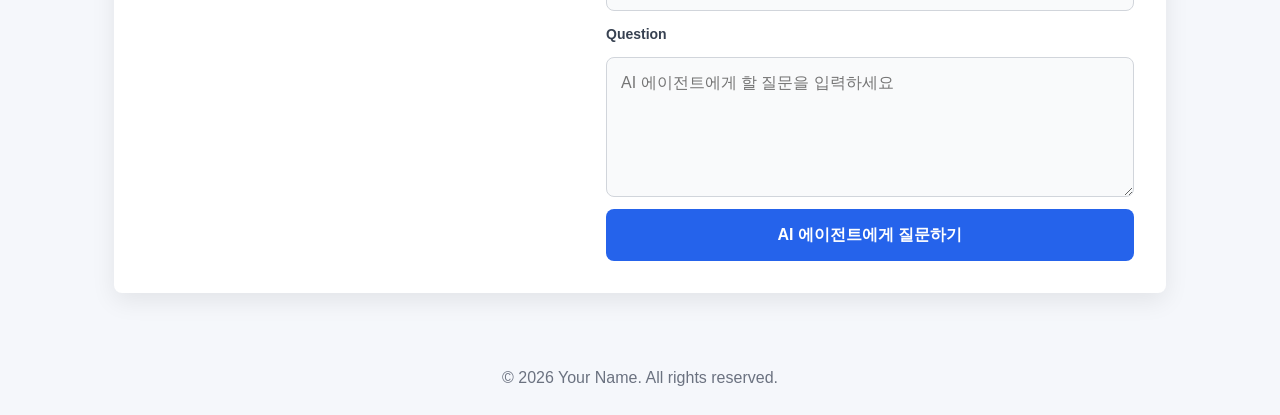
==== commit a36c3d71: "Update index.html" ====
--- a/index.html
+++ b/index.html
@@ -55,22 +55,22 @@
 
     <section class="grid-section">
       <div class="info-card">
-        <h4>Skills</h4>
+        <h3>Skills</h3>
         <p>HTML, CSS, JavaScript, Responsive Design,python, Git</p>
       </div>
 
       <div class="info-card">
-        <h4>Education</h4>
+        <h3>Education</h3>
         <p>CNU</p>
       </div>
 
       <div class="info-card">
-        <h4>Goal</h4>
+        <h3>Goal</h3>
         <p>To become a skilled developer and create helpful digital products.</p>
       </div>
 
       <div class="info-card">
-        <h4>Price</h4>
+        <h3>Prize</h3>
         <p>2025 ~~~~~~ <br>2026 ~~~~~~<br>2027 ~~~~~~~~</p>
       </div>
     </section>
